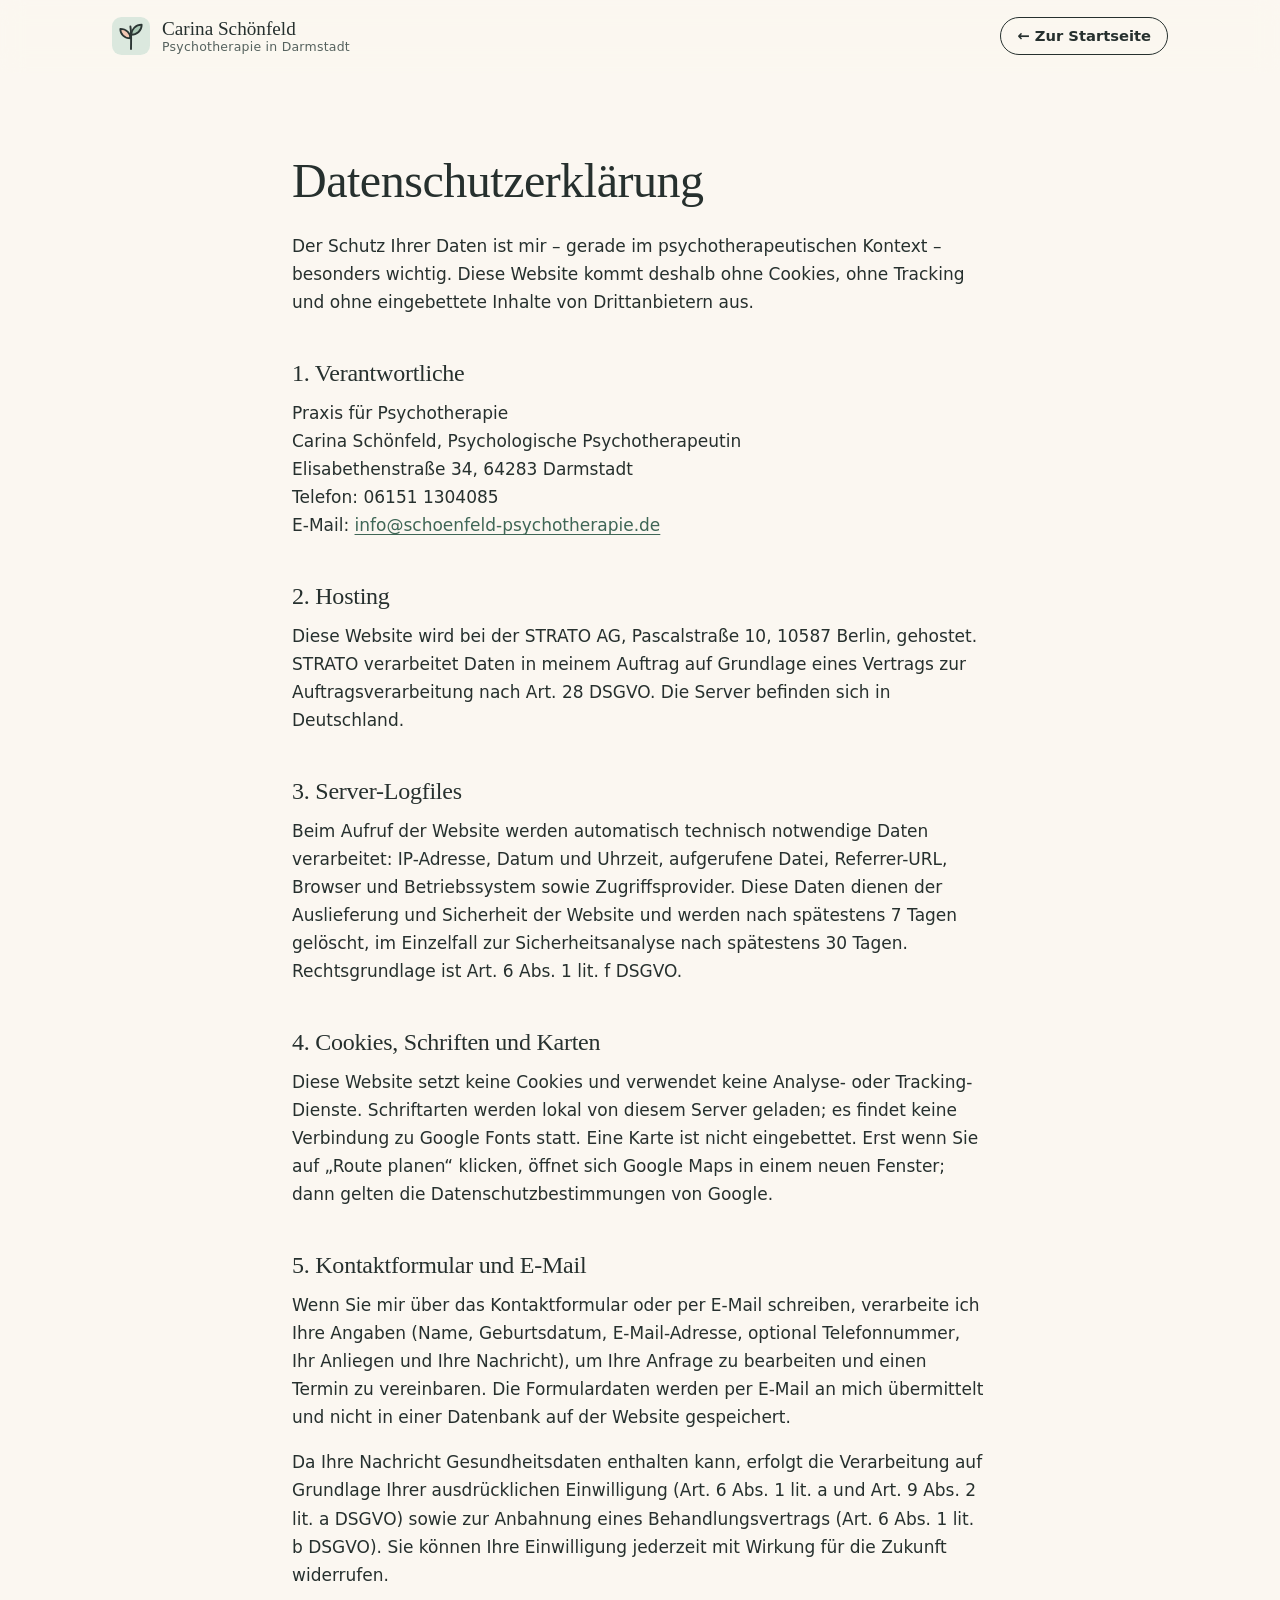
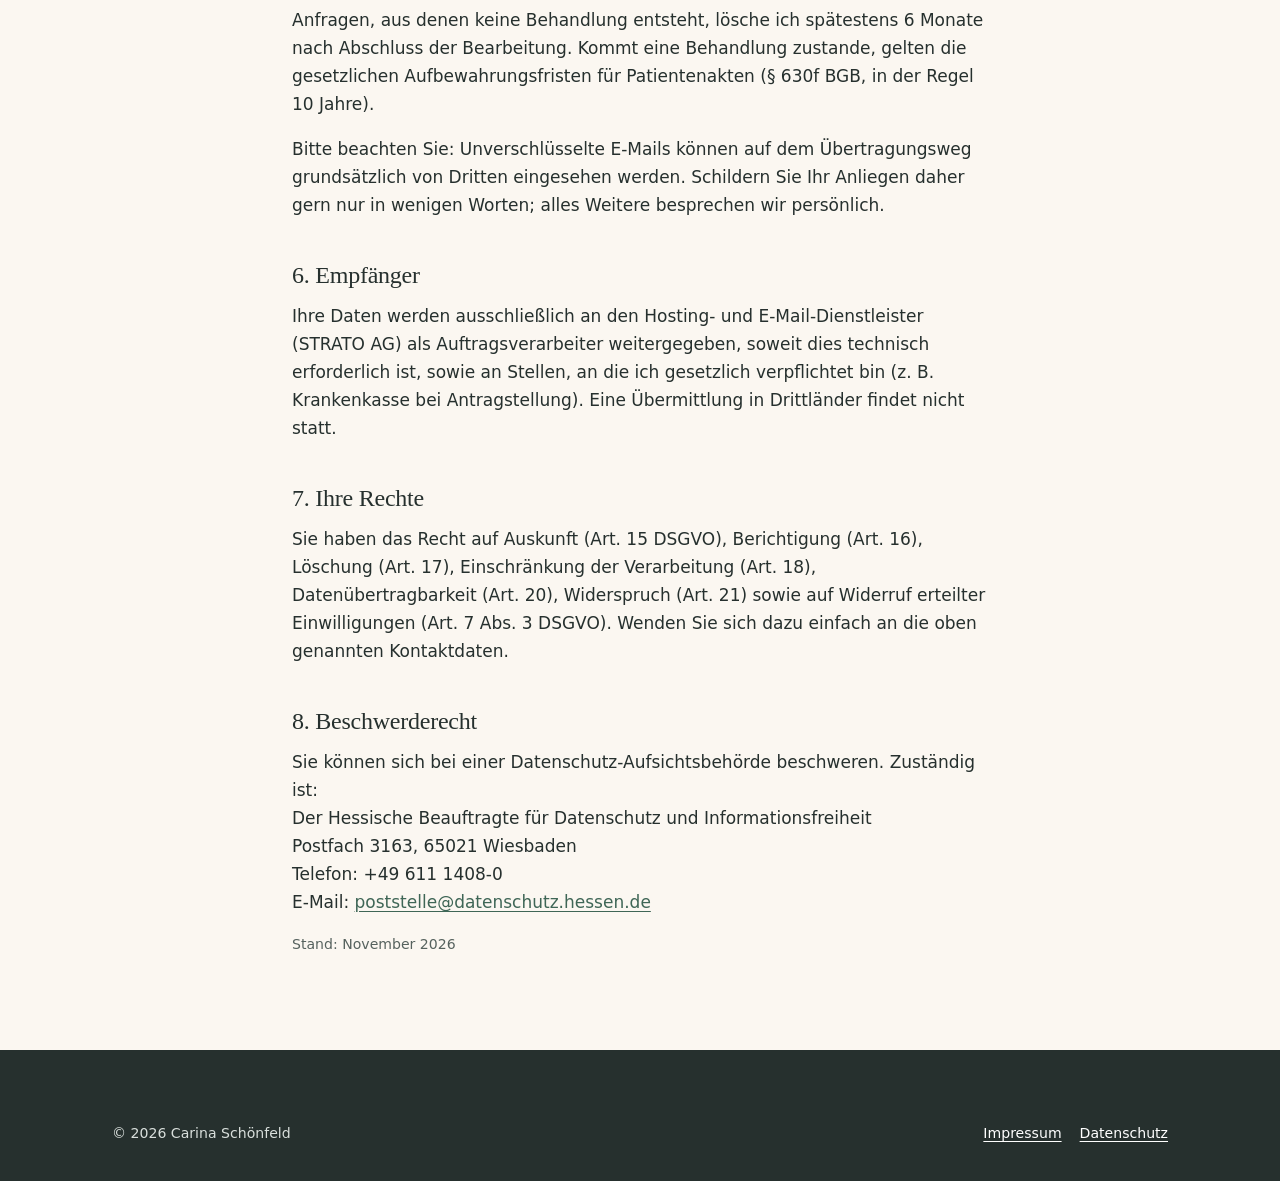
==== datenschutzerklarung/index.html @ 1b73e043 "Demo Website Ina" ====
<!doctype html>
<html lang="de">
<head>
  <meta charset="utf-8">
  <meta name="viewport" content="width=device-width, initial-scale=1">
  <title>Datenschutzerklärung – Praxis für Psychotherapie Carina Schönfeld</title>
  <meta name="description" content="Datenschutzerklärung der Praxis für Psychotherapie Carina Schönfeld in Darmstadt.">
  <meta name="robots" content="noindex, follow">
  <link rel="canonical" href="https://schoenfeld-psychotherapie.de/datenschutzerklarung/">
  <meta name="theme-color" content="#fbf7f1">
  <link rel="icon" href="../assets/illustrations/favicon.svg" type="image/svg+xml">
  <link rel="stylesheet" href="../assets/css/styles.css">
</head>
<body>
<header class="site-header">
  <div class="wrap header-inner">
    <a class="brand" href="../">
      <img src="../assets/illustrations/favicon.svg" alt="" width="38" height="38">
      <span><span class="brand-name">Carina Schönfeld</span><span class="brand-sub">Psychotherapie in Darmstadt</span></span>
    </a>
    <a class="btn btn-ghost btn-small" href="../">← Zur Startseite</a>
  </div>
</header>

<main class="wrap legal">
  <h1>Datenschutzerklärung</h1>
  <p>Der Schutz Ihrer Daten ist mir – gerade im psychotherapeutischen Kontext – besonders wichtig. Diese Website kommt deshalb ohne Cookies, ohne Tracking und ohne eingebettete Inhalte von Drittanbietern aus.</p>

  <h2>1. Verantwortliche</h2>
  <p>Praxis für Psychotherapie<br>Carina Schönfeld, Psychologische Psychotherapeutin<br>Elisabethenstraße 34, 64283 Darmstadt<br>
     Telefon: 06151 1304085<br>E-Mail: <a href="mailto:info@schoenfeld-psychotherapie.de">info@schoenfeld-psychotherapie.de</a></p>

  <h2>2. Hosting</h2>
  <p>Diese Website wird bei der STRATO AG, Pascalstraße 10, 10587 Berlin, gehostet. STRATO verarbeitet Daten in meinem Auftrag auf Grundlage eines Vertrags zur Auftragsverarbeitung nach Art. 28 DSGVO. Die Server befinden sich in Deutschland.</p>

  <h2>3. Server-Logfiles</h2>
  <p>Beim Aufruf der Website werden automatisch technisch notwendige Daten verarbeitet: IP-Adresse, Datum und Uhrzeit, aufgerufene Datei, Referrer-URL, Browser und Betriebssystem sowie Zugriffsprovider. Diese Daten dienen der Auslieferung und Sicherheit der Website und werden nach spätestens 7 Tagen gelöscht, im Einzelfall zur Sicherheitsanalyse nach spätestens 30 Tagen. Rechtsgrundlage ist Art. 6 Abs. 1 lit. f DSGVO.</p>

  <h2>4. Cookies, Schriften und Karten</h2>
  <p>Diese Website setzt keine Cookies und verwendet keine Analyse- oder Tracking-Dienste. Schriftarten werden lokal von diesem Server geladen; es findet keine Verbindung zu Google Fonts statt. Eine Karte ist nicht eingebettet. Erst wenn Sie auf „Route planen“ klicken, öffnet sich Google Maps in einem neuen Fenster; dann gelten die Datenschutzbestimmungen von Google.</p>

  <h2>5. Kontaktformular und E-Mail</h2>
  <p>Wenn Sie mir über das Kontaktformular oder per E-Mail schreiben, verarbeite ich Ihre Angaben (Name, Geburtsdatum, E-Mail-Adresse, optional Telefonnummer, Ihr Anliegen und Ihre Nachricht), um Ihre Anfrage zu bearbeiten und einen Termin zu vereinbaren. Die Formulardaten werden per E-Mail an mich übermittelt und nicht in einer Datenbank auf der Website gespeichert.</p>
  <p>Da Ihre Nachricht Gesundheitsdaten enthalten kann, erfolgt die Verarbeitung auf Grundlage Ihrer ausdrücklichen Einwilligung (Art. 6 Abs. 1 lit. a und Art. 9 Abs. 2 lit. a DSGVO) sowie zur Anbahnung eines Behandlungsvertrags (Art. 6 Abs. 1 lit. b DSGVO). Sie können Ihre Einwilligung jederzeit mit Wirkung für die Zukunft widerrufen.</p>
  <p>Anfragen, aus denen keine Behandlung entsteht, lösche ich spätestens 6 Monate nach Abschluss der Bearbeitung. Kommt eine Behandlung zustande, gelten die gesetzlichen Aufbewahrungsfristen für Patientenakten (§ 630f BGB, in der Regel 10 Jahre).</p>
  <p>Bitte beachten Sie: Unverschlüsselte E-Mails können auf dem Übertragungsweg grundsätzlich von Dritten eingesehen werden. Schildern Sie Ihr Anliegen daher gern nur in wenigen Worten; alles Weitere besprechen wir persönlich.</p>

  <h2>6. Empfänger</h2>
  <p>Ihre Daten werden ausschließlich an den Hosting- und E-Mail-Dienstleister (STRATO AG) als Auftragsverarbeiter weitergegeben, soweit dies technisch erforderlich ist, sowie an Stellen, an die ich gesetzlich verpflichtet bin (z. B. Krankenkasse bei Antragstellung). Eine Übermittlung in Drittländer findet nicht statt.</p>

  <h2>7. Ihre Rechte</h2>
  <p>Sie haben das Recht auf Auskunft (Art. 15 DSGVO), Berichtigung (Art. 16), Löschung (Art. 17), Einschränkung der Verarbeitung (Art. 18), Datenübertragbarkeit (Art. 20), Widerspruch (Art. 21) sowie auf Widerruf erteilter Einwilligungen (Art. 7 Abs. 3 DSGVO). Wenden Sie sich dazu einfach an die oben genannten Kontaktdaten.</p>

  <h2>8. Beschwerderecht</h2>
  <p>Sie können sich bei einer Datenschutz-Aufsichtsbehörde beschweren. Zuständig ist:<br>
     Der Hessische Beauftragte für Datenschutz und Informationsfreiheit<br>Postfach 3163, 65021 Wiesbaden<br>
     Telefon: +49 611 1408-0<br>E-Mail: <a href="mailto:poststelle@datenschutz.hessen.de">poststelle@datenschutz.hessen.de</a></p>

  <p class="small-note">Stand: November 2026</p>
</main>

<footer class="site-footer">
  <div class="wrap footer-bottom" style="margin-top:0;border-top:0;padding-top:0">
    <p>© 2026 Carina Schönfeld</p>
    <ul><li><a href="../impressum/">Impressum</a></li><li><a href="../datenschutzerklarung/">Datenschutz</a></li></ul>
  </div>
</footer>
</body>
</html>
---- assets/css/styles.css ----
/* ==========================================================================
   Praxis Carina Schönfeld – Stylesheet
   Farben & Abstände zentral in :root anpassen.
   ========================================================================== */

@font-face {
  font-family: "Fraunces";
  src: url("../fonts/fraunces.woff2") format("woff2");
  font-weight: 300 700;
  font-style: normal;
  font-display: swap;
}
@font-face {
  font-family: "Fraunces";
  src: url("../fonts/fraunces-italic.woff2") format("woff2");
  font-weight: 300 700;
  font-style: italic;
  font-display: swap;
}
@font-face {
  font-family: "Figtree";
  src: url("../fonts/figtree.woff2") format("woff2");
  font-weight: 300 800;
  font-style: normal;
  font-display: swap;
}

:root {
  /* Grundfarben */
  --cream: #fbf7f1;
  --paper: #ffffff;
  --ink: #26302e;
  --ink-soft: #56625e;
  --line: #e7e0d5;

  /* Pastelltöne */
  --sage: #dbe8de;
  --sage-mid: #a9c7b4;
  --peach: #f7dccd;
  --peach-mid: #f2c7b3;
  --lavender: #e4def0;
  --butter: #f4e6b8;
  --sky: #d7e7ee;

  /* Akzente (kontraststark für Text/Buttons) */
  --accent: #3f6656;
  --accent-hover: #335446;
  --accent-warm: #a4533a;

  --font-serif: "Fraunces", Georgia, "Times New Roman", serif;
  --font-sans: "Figtree", system-ui, -apple-system, "Segoe UI", Roboto, sans-serif;

  --radius: 22px;
  --radius-sm: 14px;
  --shadow: 0 1px 2px rgba(38, 48, 46, .04), 0 8px 28px -12px rgba(38, 48, 46, .14);
  --wrap: 1120px;
  --gutter: clamp(16px, 4vw, 32px);
  --section: clamp(64px, 10vw, 120px);

  interpolate-size: allow-keywords;
}

/* ---------- Reset & Basis ---------- */
*, *::before, *::after { box-sizing: border-box; }
html { -webkit-text-size-adjust: 100%; scroll-behavior: smooth; scroll-padding-top: 84px; }
@media (prefers-reduced-motion: reduce) { html { scroll-behavior: auto; } *, *::before, *::after { animation: none !important; transition: none !important; } }
body {
  margin: 0;
  background: var(--cream);
  color: var(--ink);
  font-family: var(--font-sans);
  font-size: clamp(1rem, .96rem + .2vw, 1.0625rem);
  line-height: 1.65;
  text-rendering: optimizeLegibility;
  -webkit-font-smoothing: antialiased;
  overflow-x: hidden;
}
img, svg { display: block; max-width: 100%; height: auto; }
a { color: var(--accent); text-decoration-thickness: 1px; text-underline-offset: .2em; }
a:hover { color: var(--accent-hover); }
h1, h2, h3, h4 { font-family: var(--font-serif); font-weight: 450; line-height: 1.15; letter-spacing: -.01em; margin: 0 0 .5em; color: var(--ink); }
h1 { font-size: clamp(2.3rem, 1.6rem + 3.2vw, 4rem); font-weight: 400; }
h2 { font-size: clamp(1.9rem, 1.4rem + 2vw, 2.9rem); }
h3 { font-size: clamp(1.25rem, 1.1rem + .6vw, 1.55rem); }
p { margin: 0 0 1em; }
ul, ol { margin: 0 0 1em; padding-left: 1.2em; }
strong { font-weight: 650; }
:focus-visible { outline: 3px solid var(--accent); outline-offset: 3px; border-radius: 6px; }

.wrap { width: 100%; max-width: var(--wrap); margin-inline: auto; padding-inline: var(--gutter); }
.visually-hidden { position: absolute !important; width: 1px; height: 1px; overflow: hidden; clip: rect(0 0 0 0); white-space: nowrap; }
.skip-link { position: absolute; left: 12px; top: -60px; background: var(--ink); color: #fff; padding: 10px 16px; border-radius: 10px; z-index: 100; }
.skip-link:focus { top: 12px; color: #fff; }

/* ---------- Header ---------- */
.site-header {
  position: sticky; top: 0; z-index: 50;
  background: color-mix(in srgb, var(--cream) 88%, transparent);
  backdrop-filter: saturate(1.4) blur(12px);
  -webkit-backdrop-filter: saturate(1.4) blur(12px);
  border-bottom: 1px solid transparent;
  transition: border-color .3s;
}
.site-header.is-scrolled { border-bottom-color: var(--line); }
.header-inner { display: flex; align-items: center; justify-content: space-between; gap: 16px; min-height: 72px; }
.brand { display: flex; align-items: center; gap: 12px; text-decoration: none; color: var(--ink); line-height: 1.2; }
.brand img { width: 38px; height: 38px; }
.brand-name { font-family: var(--font-serif); font-size: 1.2rem; font-weight: 500; display: block; }
.brand-sub { font-size: .78rem; color: var(--ink-soft); letter-spacing: .02em; display: block; }

.nav { display: flex; align-items: center; gap: 6px; }
.nav ul { list-style: none; display: flex; gap: 2px; margin: 0; padding: 0; }
.nav a { display: block; padding: 8px 12px; border-radius: 999px; color: var(--ink); text-decoration: none; font-size: .95rem; font-weight: 500; }
.nav a:hover { background: var(--sage); color: var(--ink); }
.nav a.is-active { background: var(--sage); }
.nav .nav-emergency { color: var(--accent-warm); }
.nav a.btn-primary, .nav a.btn-primary:hover { color: #fff; background: var(--accent); }
.nav a.btn-primary:hover { background: var(--accent-hover); }
.nav-toggle { display: none; }

@media (max-width: 980px) {
  .nav-toggle {
    display: inline-flex; align-items: center; gap: 8px;
    border: 1px solid var(--line); background: var(--paper); color: var(--ink);
    padding: 9px 14px; border-radius: 999px; font: inherit; font-weight: 600; cursor: pointer;
  }
  .nav-toggle svg { width: 20px; height: 20px; }
  .nav {
    position: fixed; inset: 72px 0 auto 0; flex-direction: column; align-items: stretch;
    background: var(--cream); padding: 12px var(--gutter) 24px; border-bottom: 1px solid var(--line);
    box-shadow: 0 20px 40px -20px rgba(38,48,46,.25);
    transform: translateY(-8px); opacity: 0; visibility: hidden; transition: .25s;
  }
  .nav.is-open { transform: none; opacity: 1; visibility: visible; }
  .nav ul { flex-direction: column; }
  .nav a { padding: 12px 14px; font-size: 1.05rem; }
  .nav .btn { margin-top: 8px; justify-content: center; }
}

/* ---------- Buttons ---------- */
.btn {
  display: inline-flex; align-items: center; gap: 10px;
  padding: 13px 22px; border-radius: 999px; border: 1.5px solid transparent;
  font: inherit; font-weight: 600; font-size: 1rem; line-height: 1.2; text-decoration: none; cursor: pointer;
  transition: background .2s, transform .2s, border-color .2s, color .2s;
}
.btn svg { width: 18px; height: 18px; flex: none; }
.btn-primary { background: var(--accent); color: #fff; }
.btn-primary:hover { background: var(--accent-hover); color: #fff; transform: translateY(-1px); }
.btn-ghost { border-color: var(--ink); color: var(--ink); background: transparent; }
.btn-ghost:hover { background: var(--ink); color: var(--cream); }
.btn-small { padding: 9px 16px; font-size: .92rem; }

/* ---------- Hero ---------- */
.hero { position: relative; padding: clamp(32px, 6vw, 72px) 0 clamp(56px, 8vw, 100px); }
.hero-grid { display: grid; grid-template-columns: 1.1fr .9fr; gap: clamp(32px, 6vw, 80px); align-items: center; }
.eyebrow {
  display: inline-flex; align-items: center; gap: 8px;
  font-size: .82rem; font-weight: 700; letter-spacing: .12em; text-transform: uppercase; color: var(--accent);
  margin: 0 0 18px;
}
.eyebrow::before { content: ""; flex: none; width: 22px; height: 2px; background: currentColor; border-radius: 2px; }
.hero h1 { margin-bottom: .35em; }
.hero h1 .scribble {
  position: relative; white-space: nowrap; font-style: italic;
  background: url("data:image/svg+xml,%3Csvg xmlns='http://www.w3.org/2000/svg' viewBox='0 0 200 14' preserveAspectRatio='none'%3E%3Cpath d='M3 9C40 3 90 2 140 6c20 1 40 3 56-1' fill='none' stroke='%23e9a98d' stroke-width='3.2' stroke-linecap='round'/%3E%3C/svg%3E") no-repeat 0 100% / 100% .32em;
  padding-bottom: .08em;
}
.hero-sub { font-family: var(--font-serif); font-size: clamp(1.1rem, 1rem + .4vw, 1.3rem); color: var(--ink-soft); font-weight: 400; margin-bottom: 1.2em; }
.hero-lead { max-width: 36em; }
.hero-actions { display: flex; flex-wrap: wrap; gap: 12px; margin: 28px 0 30px; }
.facts { list-style: none; padding: 0; margin: 0; display: grid; gap: 10px; }
.facts li { display: flex; align-items: flex-start; gap: 10px; font-size: .97rem; }
.facts svg { width: 22px; height: 22px; flex: none; margin-top: 1px; }

.hero-media { position: relative; max-width: 460px; justify-self: center; width: 100%; }
.hero-media::before {
  content: ""; position: absolute; inset: 6% -6% -4% 8%;
  background: var(--peach); border-radius: 58% 42% 50% 50% / 46% 52% 48% 54%; z-index: -1;
}
.hero-media::after {
  content: ""; position: absolute; width: 38%; aspect-ratio: 1; left: -8%; bottom: 6%;
  background: var(--sage); border-radius: 50% 50% 46% 54% / 56% 44% 56% 44%; z-index: -2;
}
.hero-photo { border-radius: 48% 52% 44% 56% / 40% 42% 58% 60%; overflow: hidden; aspect-ratio: 860 / 967; background: var(--sage); }
.hero-photo img { width: 100%; height: 100%; object-fit: cover; }
.hero-caption {
  position: absolute; left: -2%; bottom: -14px; background: var(--paper); border-radius: 16px;
  padding: 10px 16px; box-shadow: var(--shadow); font-size: .9rem; line-height: 1.35; max-width: 72%;
}
.hero-caption strong { font-family: var(--font-serif); font-weight: 500; font-size: 1.05rem; display: block; }

@media (max-width: 860px) {
  .hero-grid { grid-template-columns: 1fr; }
  .hero-media { order: -1; max-width: 340px; margin-bottom: 8px; }
}

/* ---------- Sections ---------- */
.section { padding: var(--section) 0; position: relative; }
.section--sage { background: var(--sage); }
.section--peach { background: #fbebe1; }
.section--lavender { background: #efeaf6; }
.section--white { background: var(--paper); }
.section-head { max-width: 680px; margin-bottom: clamp(32px, 5vw, 56px); }
.section-head.center { text-align: center; margin-inline: auto; }
.section-head.center .eyebrow { justify-content: center; }
.lead { font-size: 1.12em; color: var(--ink-soft); }

/* weicher, gezeichneter Übergang zwischen Abschnitten */
.wave { display: block; width: 100%; height: clamp(24px, 4vw, 48px); margin-bottom: -1px; }
.wave + .section { padding-top: calc(var(--section) - 20px); }

.split { display: grid; grid-template-columns: 1fr 1fr; gap: clamp(32px, 6vw, 80px); align-items: center; }
.split--top { align-items: start; }
@media (max-width: 860px) { .split { grid-template-columns: 1fr; } }

.illu { width: 100%; max-width: 440px; margin-inline: auto; }

/* ---------- Karten ---------- */
.card { background: var(--paper); border-radius: var(--radius); padding: clamp(22px, 3vw, 32px); box-shadow: var(--shadow); }
.card h3 { margin-bottom: .4em; }

.glance { list-style: none; padding: 0; margin: 0; display: grid; gap: 14px; }
.glance li { display: grid; grid-template-columns: 40px 1fr; gap: 12px; align-items: start; }
.glance .dot { width: 40px; height: 40px; border-radius: 50% 46% 52% 48%; display: grid; place-items: center; }
.glance .dot svg { width: 22px; height: 22px; }
.glance small { display: block; color: var(--ink-soft); font-size: .88rem; }

.about-portrait { display: flex; align-items: center; gap: 16px; margin: 28px 0 0; }
.about-portrait img { width: 76px; height: 76px; border-radius: 50%; object-fit: cover; }
.about-portrait p { margin: 0; font-family: var(--font-serif); font-style: italic; font-size: 1.15rem; line-height: 1.4; }

/* ---------- Akkordeons (details/summary) ---------- */
.accordion { display: grid; gap: 12px; margin-top: 28px; }
.acc { background: var(--paper); border-radius: var(--radius-sm); border: 1px solid var(--line); }
.section--white .acc { background: var(--cream); }
.acc > summary {
  list-style: none; cursor: pointer; display: flex; justify-content: space-between; align-items: center; gap: 16px;
  padding: 18px 22px; font-weight: 600; font-size: 1.02rem;
}
.acc > summary::-webkit-details-marker { display: none; }
.acc > summary h3, .acc > summary h4 { font-family: var(--font-sans); font-size: inherit; font-weight: 600; margin: 0; letter-spacing: 0; line-height: 1.4; }
.acc > summary::after {
  content: ""; flex: none; width: 30px; height: 30px; border-radius: 50%; background: var(--sage) center / 14px no-repeat
    url("data:image/svg+xml,%3Csvg xmlns='http://www.w3.org/2000/svg' viewBox='0 0 14 14'%3E%3Cpath d='M7 2v10M2 7h10' stroke='%2326302e' stroke-width='1.8' stroke-linecap='round' fill='none'/%3E%3C/svg%3E");
  transition: transform .3s, background-color .3s;
}
.acc[open] > summary::after { transform: rotate(45deg); background-color: var(--peach); }
.acc > summary:hover::after { background-color: var(--peach); }
.acc-body { padding: 0 22px 20px; color: var(--ink); }
.acc-body > :last-child { margin-bottom: 0; }
.acc::details-content { block-size: 0; overflow: clip; transition: block-size .35s ease, content-visibility .35s allow-discrete; }
.acc[open]::details-content { block-size: auto; }

/* Zeitleiste Werdegang */
.timeline { list-style: none; padding: 0; margin: 0; border-left: 2px dashed var(--sage-mid); }
.timeline li { position: relative; padding: 0 0 14px 22px; }
.timeline li::before { content: ""; position: absolute; left: -7px; top: 8px; width: 12px; height: 12px; border-radius: 50%; background: var(--peach-mid); border: 2px solid var(--paper); }
.timeline time, .timeline .year { display: block; font-weight: 700; font-size: .85rem; color: var(--accent); letter-spacing: .03em; }

/* ---------- Schwerpunkte ---------- */
.chips { list-style: none; padding: 0; margin: 0; display: grid; grid-template-columns: repeat(auto-fill, minmax(220px, 1fr)); gap: 12px; }
.chips li { padding: 16px 18px; border-radius: 16px; font-weight: 550; line-height: 1.35; display: flex; align-items: center; gap: 12px; background: var(--paper); }
.chips li::before { content: ""; width: 12px; height: 12px; flex: none; border-radius: 50% 40% 55% 45%; background: var(--c, var(--sage-mid)); }
.chips li:nth-child(4n+1) { --c: #9fc3ad; }
.chips li:nth-child(4n+2) { --c: #eeb49b; }
.chips li:nth-child(4n+3) { --c: #bfb2dc; }
.chips li:nth-child(4n+4) { --c: #e8cf7e; }
.note { display: flex; gap: 12px; align-items: flex-start; background: var(--butter); border-radius: 14px; padding: 14px 18px; margin-top: 18px; font-size: .95rem; }
.note svg { width: 22px; height: 22px; flex: none; margin-top: 2px; }

.group-card { display: grid; grid-template-columns: 1fr 1.2fr; gap: clamp(24px, 4vw, 48px); align-items: center; background: var(--lavender); border-radius: calc(var(--radius) + 8px); padding: clamp(24px, 4vw, 48px); margin-top: clamp(48px, 7vw, 80px); }
.group-card .meta { display: flex; flex-wrap: wrap; gap: 8px; margin: 0 0 16px; padding: 0; list-style: none; }
.group-card .meta li { background: var(--paper); padding: 6px 14px; border-radius: 999px; font-size: .9rem; font-weight: 600; }
.group-card .acc { background: color-mix(in srgb, var(--paper) 70%, transparent); border-color: transparent; }
@media (max-width: 760px) { .group-card { grid-template-columns: 1fr; } .group-card img { max-width: 280px; margin-inline: auto; } }

/* ---------- Ablauf ---------- */
.steps { list-style: none; padding: 0; margin: 0; display: grid; grid-template-columns: repeat(4, 1fr); gap: 20px; counter-reset: step; position: relative; }
.steps::before {
  content: ""; position: absolute; left: 8%; right: 8%; top: 46px; height: 14px; z-index: 0;
  background: url("data:image/svg+xml,%3Csvg xmlns='http://www.w3.org/2000/svg' viewBox='0 0 400 14' preserveAspectRatio='none'%3E%3Cpath d='M2 8C60 2 120 12 200 7s140-5 196 0' fill='none' stroke='%23a9c7b4' stroke-width='2' stroke-dasharray='2 7' stroke-linecap='round'/%3E%3C/svg%3E") no-repeat center / 100% 100%;
}
.step { position: relative; z-index: 1; text-align: center; }
.step-icon { width: 92px; height: 92px; margin: 0 auto 14px; background: var(--paper); border-radius: 50% 46% 52% 48% / 48% 52% 46% 54%; display: grid; place-items: center; box-shadow: var(--shadow); }
.step-icon svg { width: 56px; height: 56px; }
.step .step-hours { display: inline-block; background: var(--paper); border-radius: 999px; padding: 3px 12px; font-size: .82rem; font-weight: 700; color: var(--accent); margin-bottom: 8px; }
.step h3 { font-size: 1.3rem; margin-bottom: .3em; }
.step p { font-size: .95rem; color: var(--ink-soft); margin: 0; }
@media (max-width: 860px) {
  .steps { grid-template-columns: 1fr; gap: 0; }
  .steps::before { display: none; }
  .step { display: grid; grid-template-columns: 72px 1fr; gap: 16px; text-align: left; padding-bottom: 24px; position: relative; }
  .step:not(:last-child)::after { content: ""; position: absolute; left: 35px; top: 76px; bottom: 6px; border-left: 2px dashed var(--sage-mid); }
  .step-icon { width: 72px; height: 72px; margin: 0; }
  .step-icon svg { width: 44px; height: 44px; }
}
.callout { display: flex; flex-wrap: wrap; align-items: center; justify-content: space-between; gap: 16px; margin-top: clamp(36px, 5vw, 56px); background: var(--paper); border-radius: var(--radius); padding: 20px 26px; }
.callout p { margin: 0; font-weight: 550; }

/* ---------- Kosten ---------- */
.cost-grid { display: grid; grid-template-columns: repeat(3, 1fr); gap: 18px; }
.cost-grid .card { display: flex; flex-direction: column; gap: 6px; }
.cost-grid .card svg { width: 54px; height: 54px; margin-bottom: 8px; }
.cost-grid p { margin: 0; color: var(--ink-soft); }
@media (max-width: 860px) { .cost-grid { grid-template-columns: 1fr; } }
.price { font-family: var(--font-serif); font-size: 1.4rem; }

/* ---------- Downloads ---------- */
.downloads { list-style: none; padding: 0; margin: 0; display: grid; gap: 10px; }
.downloads a {
  display: grid; grid-template-columns: 44px 1fr auto; gap: 14px; align-items: center;
  padding: 14px 18px; background: var(--paper); border-radius: 16px; border: 1px solid var(--line);
  text-decoration: none; color: var(--ink); transition: border-color .2s, transform .2s;
}
.downloads a:hover { border-color: var(--sage-mid); transform: translateX(3px); color: var(--ink); }
.downloads .file-ico { width: 44px; height: 44px; border-radius: 12px; display: grid; place-items: center; background: var(--peach); }
.downloads .file-ico svg { width: 24px; height: 24px; }
.downloads span small { display: block; color: var(--ink-soft); font-size: .85rem; }
.downloads .dl { font-size: .85rem; font-weight: 700; color: var(--accent); }
.downloads-group-title { font-family: var(--font-sans); font-size: .82rem; letter-spacing: .1em; text-transform: uppercase; color: var(--ink-soft); font-weight: 700; margin: 24px 0 10px; }

/* ---------- FAQ ---------- */
.faq { max-width: 820px; margin-inline: auto; }

/* ---------- Kontakt ---------- */
.contact-grid { display: grid; grid-template-columns: 1.15fr .85fr; gap: clamp(24px, 4vw, 48px); align-items: start; }
@media (max-width: 920px) { .contact-grid { grid-template-columns: 1fr; } }
.form { display: grid; gap: 16px; }
.form-row { display: grid; grid-template-columns: 1fr 1fr; gap: 16px; }
@media (max-width: 560px) { .form-row { grid-template-columns: 1fr; } }
.field label { display: block; font-weight: 600; font-size: .92rem; margin-bottom: 6px; }
.field .opt { font-weight: 400; color: var(--ink-soft); }
.field input, .field select, .field textarea {
  width: 100%; font: inherit; color: var(--ink); background: var(--cream);
  border: 1.5px solid var(--line); border-radius: 12px; padding: 12px 14px; transition: border-color .2s, background .2s;
}
.field textarea { min-height: 130px; resize: vertical; }
.field input:focus, .field select:focus, .field textarea:focus { outline: none; border-color: var(--accent); background: var(--paper); }
.field .hint { font-size: .84rem; color: var(--ink-soft); margin: 6px 0 0; }
.check { display: grid; grid-template-columns: 22px 1fr; gap: 10px; font-size: .9rem; color: var(--ink-soft); align-items: start; }
.check input { width: 20px; height: 20px; margin: 2px 0 0; accent-color: var(--accent); }
.hp { position: absolute; left: -9999px; }
.form-status { display: none; padding: 14px 18px; border-radius: 12px; font-weight: 550; }
.form-status.is-ok { display: block; background: var(--sage); }
.form-status.is-error { display: block; background: var(--peach); }

.info-stack { display: grid; gap: 16px; }
.info-card { background: var(--paper); border-radius: var(--radius); padding: 22px 24px; box-shadow: var(--shadow); }
.info-card h3 { font-family: var(--font-sans); font-size: .8rem; letter-spacing: .12em; text-transform: uppercase; color: var(--ink-soft); font-weight: 700; margin-bottom: 10px; }
.info-card .big { font-family: var(--font-serif); font-size: 1.45rem; text-decoration: none; color: var(--ink); display: inline-block; line-height: 1.3; }
.info-card .big:hover { color: var(--accent); }
.info-card p { margin: 0; }
.info-card address { font-style: normal; margin-bottom: 12px; }
.hours { width: 100%; border-collapse: collapse; }
.hours th, .hours td { text-align: left; padding: 6px 0; border-bottom: 1px dashed var(--line); font-weight: 400; }
.hours td { text-align: right; font-variant-numeric: tabular-nums; }
.hours tr:last-child th, .hours tr:last-child td { border-bottom: 0; }
.small-note { font-size: .88rem; color: var(--ink-soft); margin-top: 10px !important; }

/* ---------- Notfall ---------- */
.emergency { display: grid; grid-template-columns: 160px 1fr; gap: clamp(20px, 4vw, 44px); align-items: start; background: var(--paper); border: 2px solid var(--peach-mid); border-radius: calc(var(--radius) + 8px); padding: clamp(24px, 4vw, 44px); }
.emergency img { width: 160px; }
.emergency h2 { font-size: clamp(1.7rem, 1.3rem + 1.4vw, 2.4rem); }
.hotlines { display: grid; grid-template-columns: repeat(2, minmax(0, 1fr)); gap: 12px; margin: 20px 0 8px; }
.hotline { display: flex; align-items: center; gap: 14px; background: #fbebe1; border-radius: 16px; padding: 14px 18px; text-decoration: none; color: var(--ink); }
.hotline:hover { color: var(--ink); background: var(--peach); }
.hotline b { font-family: var(--font-serif); font-size: 1.8rem; font-weight: 500; line-height: 1; }
.hotline span { font-size: .9rem; line-height: 1.35; }
@media (max-width: 720px) { .emergency { grid-template-columns: 1fr; } .emergency img { width: 110px; } .hotlines { grid-template-columns: 1fr; } }

/* ---------- Footer ---------- */
.site-footer { background: var(--ink); color: #d9dfdc; padding: clamp(48px, 7vw, 72px) 0 28px; font-size: .95rem; }
.site-footer a { color: #fff; }
.footer-grid { display: grid; grid-template-columns: 1.4fr 1fr 1fr; gap: 32px; }
@media (max-width: 760px) { .footer-grid { grid-template-columns: 1fr; } }
.site-footer h2 { color: #fff; font-size: 1.4rem; margin-bottom: .4em; }
.site-footer h3 { color: #fff; font-family: var(--font-sans); font-size: .8rem; letter-spacing: .12em; text-transform: uppercase; font-weight: 700; }
.site-footer ul { list-style: none; padding: 0; margin: 0; display: grid; gap: 6px; }
.site-footer p { margin: 0 0 .5em; }
.footer-bottom { margin-top: 40px; padding-top: 20px; border-top: 1px solid rgba(255,255,255,.14); display: flex; flex-wrap: wrap; justify-content: space-between; gap: 12px; font-size: .88rem; }
.footer-bottom ul { display: flex; gap: 18px; }

/* ---------- Rechtstexte (Impressum/Datenschutz) ---------- */
.legal { max-width: 760px; padding-block: clamp(40px, 7vw, 80px); }
.legal h1 { font-size: clamp(2rem, 1.5rem + 2vw, 3rem); }
.legal h2 { font-size: 1.5rem; margin-top: 1.8em; }
.legal h3 { font-size: 1.15rem; margin-top: 1.4em; }

/* ---------- dezente Einblendung (nur mit JS) ---------- */
.js .reveal { opacity: 0; transform: translateY(16px); transition: opacity .7s ease, transform .7s ease; }
.js .reveal.is-visible { opacity: 1; transform: none; }

@media (max-width: 860px) { .hide-mobile { display: none !important; } }
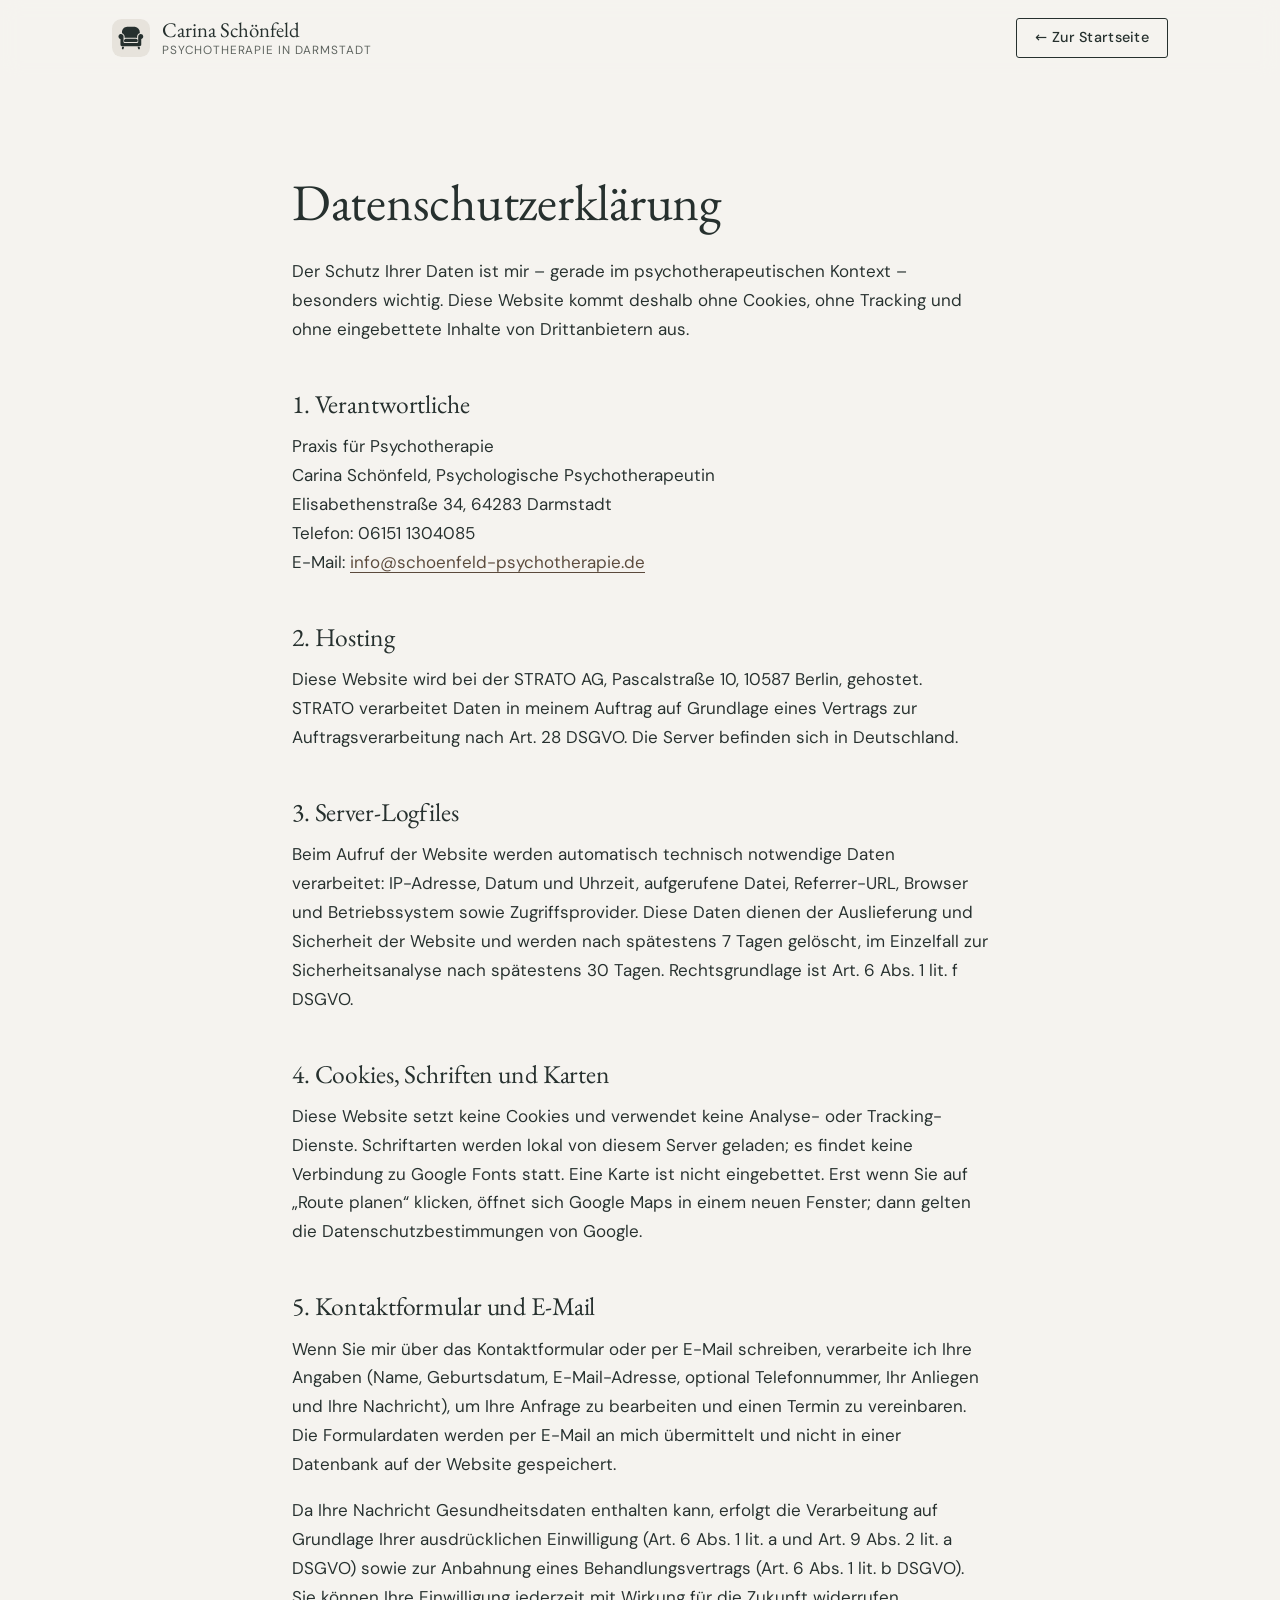
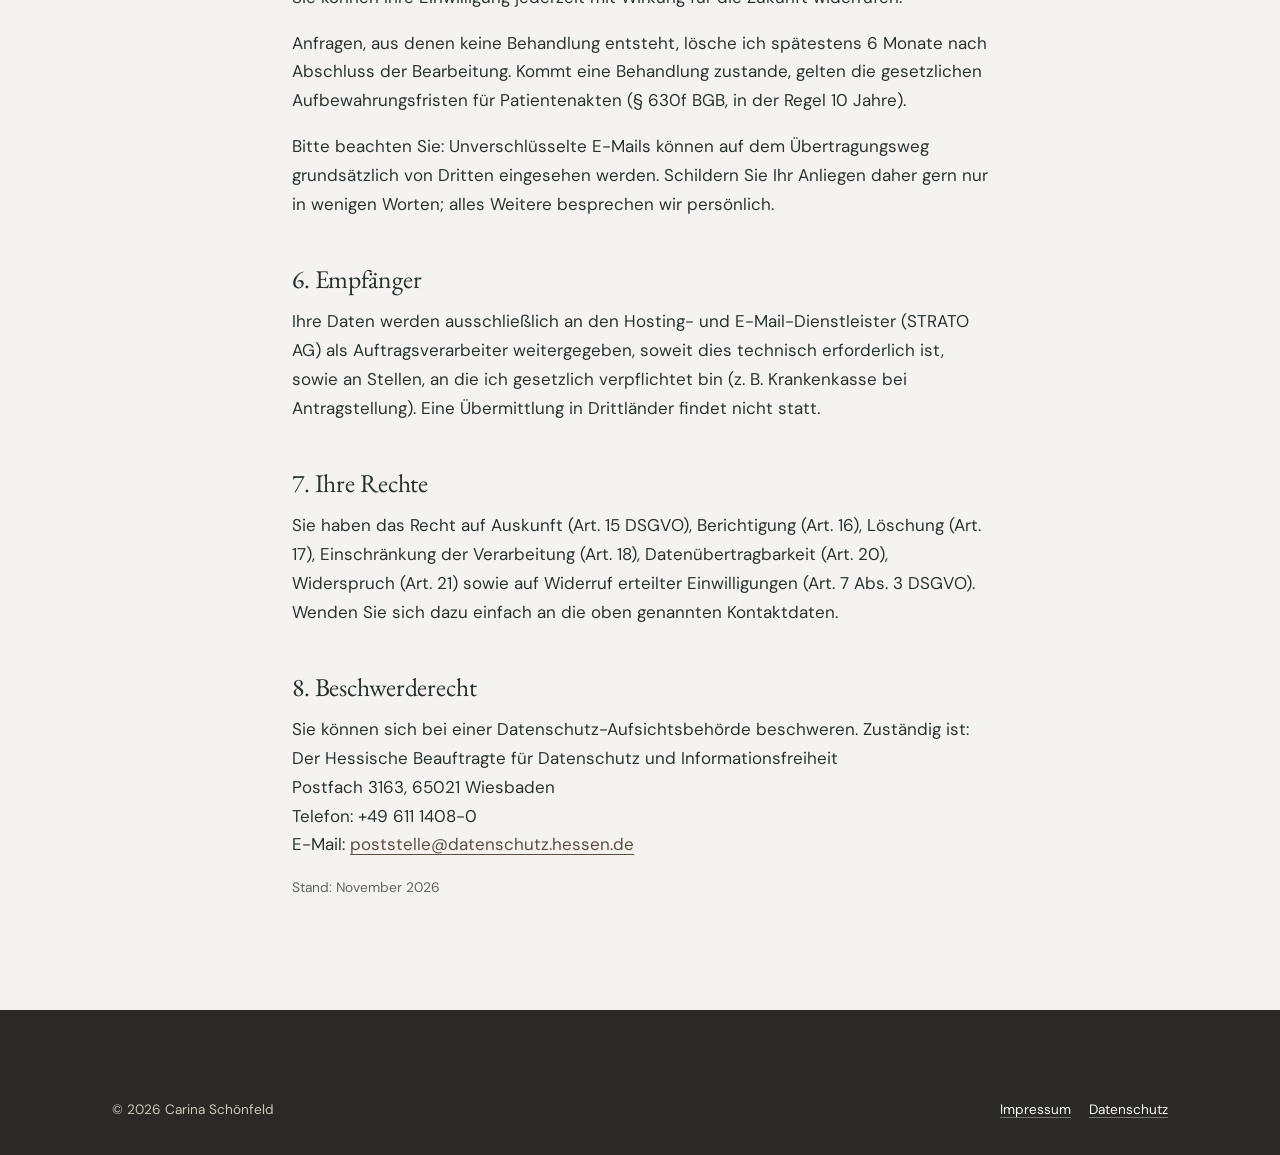
==== commit e374a9a4: "Redesign: ruhiger, minimalistischer Stil in Naturtönen - Farben: Steinweiß, Stein, Walnuss/Eiche, Mo" ====
--- a/datenschutzerklarung/index.html
+++ b/datenschutzerklarung/index.html
@@ -7,7 +7,7 @@
   <meta name="description" content="Datenschutzerklärung der Praxis für Psychotherapie Carina Schönfeld in Darmstadt.">
   <meta name="robots" content="noindex, follow">
   <link rel="canonical" href="https://schoenfeld-psychotherapie.de/datenschutzerklarung/">
-  <meta name="theme-color" content="#fbf7f1">
+  <meta name="theme-color" content="#f5f3ef">
   <link rel="icon" href="../assets/illustrations/favicon.svg" type="image/svg+xml">
   <link rel="stylesheet" href="../assets/css/styles.css">
 </head>
--- a/assets/css/styles.css
+++ b/assets/css/styles.css
@@ -1,61 +1,54 @@
 /* ==========================================================================
    Praxis Carina Schönfeld – Stylesheet
+   Stil: clean, ruhig, minimalistisch – Naturtöne (Stein, Holz, Moos).
    Farben & Abstände zentral in :root anpassen.
    ========================================================================== */
 
 @font-face {
-  font-family: "Fraunces";
-  src: url("../fonts/fraunces.woff2") format("woff2");
-  font-weight: 300 700;
+  font-family: "EB Garamond";
+  src: url("../fonts/eb-garamond.woff2") format("woff2");
+  font-weight: 400 800;
   font-style: normal;
   font-display: swap;
 }
 @font-face {
-  font-family: "Fraunces";
-  src: url("../fonts/fraunces-italic.woff2") format("woff2");
-  font-weight: 300 700;
-  font-style: italic;
-  font-display: swap;
-}
-@font-face {
-  font-family: "Figtree";
-  src: url("../fonts/figtree.woff2") format("woff2");
-  font-weight: 300 800;
+  font-family: "DM Sans";
+  src: url("../fonts/dm-sans.woff2") format("woff2");
+  font-weight: 100 1000;
   font-style: normal;
   font-display: swap;
 }
 
 :root {
-  /* Grundfarben */
-  --cream: #fbf7f1;
-  --paper: #ffffff;
+  /* Grundfarben – Stein */
+  --bg: #f5f3ef;          /* Steinweiß, Seitenhintergrund */
+  --surface: #fbfaf8;     /* Karten, Formularfelder */
+  --stone: #ebe7e0;       /* Abschnittsflächen */
+  --stone-2: #dedad2;     /* Icons-Flächen, Hover */
+  --line: #d9d3c9;        /* Haarlinien */
+
+  /* Holz & Natur */
+  --sand: #c9bba7;        /* helles Holz, Linien-Akzente */
+  --wood: #8b6d52;        /* Eiche – Eyebrows, Details */
+  --moss: #8a8b73;        /* gedecktes Moos */
+
+  /* Text */
   --ink: #26302e;
-  --ink-soft: #56625e;
-  --line: #e7e0d5;
-
-  /* Pastelltöne */
-  --sage: #dbe8de;
-  --sage-mid: #a9c7b4;
-  --peach: #f7dccd;
-  --peach-mid: #f2c7b3;
-  --lavender: #e4def0;
-  --butter: #f4e6b8;
-  --sky: #d7e7ee;
+  --ink-soft: #5d625e;
 
   /* Akzente (kontraststark für Text/Buttons) */
-  --accent: #3f6656;
-  --accent-hover: #335446;
-  --accent-warm: #a4533a;
-
-  --font-serif: "Fraunces", Georgia, "Times New Roman", serif;
-  --font-sans: "Figtree", system-ui, -apple-system, "Segoe UI", Roboto, sans-serif;
-
-  --radius: 22px;
-  --radius-sm: 14px;
-  --shadow: 0 1px 2px rgba(38, 48, 46, .04), 0 8px 28px -12px rgba(38, 48, 46, .14);
+  --accent: #5b4a3c;      /* Walnuss – Buttons, Links */
+  --accent-hover: #46392e;
+  --alert: #8a4b38;       /* gedämpftes Rostrot – nur Notfall */
+
+  --font-serif: "EB Garamond", Garamond, Georgia, "Times New Roman", serif;
+  --font-sans: "DM Sans", system-ui, -apple-system, "Segoe UI", Roboto, sans-serif;
+
+  --radius: 6px;
+  --radius-btn: 3px;
   --wrap: 1120px;
   --gutter: clamp(16px, 4vw, 32px);
-  --section: clamp(64px, 10vw, 120px);
+  --section: clamp(72px, 11vw, 136px);
 
   interpolate-size: allow-keywords;
 }
@@ -66,329 +59,306 @@
 @media (prefers-reduced-motion: reduce) { html { scroll-behavior: auto; } *, *::before, *::after { animation: none !important; transition: none !important; } }
 body {
   margin: 0;
-  background: var(--cream);
+  background: var(--bg);
   color: var(--ink);
   font-family: var(--font-sans);
-  font-size: clamp(1rem, .96rem + .2vw, 1.0625rem);
-  line-height: 1.65;
+  font-size: clamp(1rem, .97rem + .15vw, 1.0625rem);
+  font-weight: 380;
+  line-height: 1.7;
   text-rendering: optimizeLegibility;
   -webkit-font-smoothing: antialiased;
   overflow-x: hidden;
 }
 img, svg { display: block; max-width: 100%; height: auto; }
-a { color: var(--accent); text-decoration-thickness: 1px; text-underline-offset: .2em; }
+a { color: var(--accent); text-decoration-thickness: 1px; text-underline-offset: .22em; }
 a:hover { color: var(--accent-hover); }
-h1, h2, h3, h4 { font-family: var(--font-serif); font-weight: 450; line-height: 1.15; letter-spacing: -.01em; margin: 0 0 .5em; color: var(--ink); }
-h1 { font-size: clamp(2.3rem, 1.6rem + 3.2vw, 4rem); font-weight: 400; }
-h2 { font-size: clamp(1.9rem, 1.4rem + 2vw, 2.9rem); }
-h3 { font-size: clamp(1.25rem, 1.1rem + .6vw, 1.55rem); }
+h1, h2, h3, h4 { font-family: var(--font-serif); font-weight: 400; line-height: 1.15; letter-spacing: -.005em; margin: 0 0 .5em; color: var(--ink); }
+h1 { font-size: clamp(2.5rem, 1.8rem + 3.2vw, 4.3rem); }
+h2 { font-size: clamp(2rem, 1.5rem + 2vw, 3rem); }
+h3 { font-size: clamp(1.3rem, 1.15rem + .6vw, 1.6rem); }
 p { margin: 0 0 1em; }
 ul, ol { margin: 0 0 1em; padding-left: 1.2em; }
-strong { font-weight: 650; }
-:focus-visible { outline: 3px solid var(--accent); outline-offset: 3px; border-radius: 6px; }
+strong { font-weight: 600; }
+:focus-visible { outline: 2px solid var(--accent); outline-offset: 3px; border-radius: 2px; }
 
 .wrap { width: 100%; max-width: var(--wrap); margin-inline: auto; padding-inline: var(--gutter); }
 .visually-hidden { position: absolute !important; width: 1px; height: 1px; overflow: hidden; clip: rect(0 0 0 0); white-space: nowrap; }
-.skip-link { position: absolute; left: 12px; top: -60px; background: var(--ink); color: #fff; padding: 10px 16px; border-radius: 10px; z-index: 100; }
+.skip-link { position: absolute; left: 12px; top: -60px; background: var(--ink); color: #fff; padding: 10px 16px; border-radius: var(--radius-btn); z-index: 100; }
 .skip-link:focus { top: 12px; color: #fff; }
 
 /* ---------- Header ---------- */
 .site-header {
   position: sticky; top: 0; z-index: 50;
-  background: color-mix(in srgb, var(--cream) 88%, transparent);
-  backdrop-filter: saturate(1.4) blur(12px);
-  -webkit-backdrop-filter: saturate(1.4) blur(12px);
+  background: color-mix(in srgb, var(--bg) 92%, transparent);
+  backdrop-filter: blur(10px);
+  -webkit-backdrop-filter: blur(10px);
   border-bottom: 1px solid transparent;
   transition: border-color .3s;
 }
 .site-header.is-scrolled { border-bottom-color: var(--line); }
-.header-inner { display: flex; align-items: center; justify-content: space-between; gap: 16px; min-height: 72px; }
+.header-inner { display: flex; align-items: center; justify-content: space-between; gap: 16px; min-height: 76px; }
 .brand { display: flex; align-items: center; gap: 12px; text-decoration: none; color: var(--ink); line-height: 1.2; }
 .brand img { width: 38px; height: 38px; }
-.brand-name { font-family: var(--font-serif); font-size: 1.2rem; font-weight: 500; display: block; }
-.brand-sub { font-size: .78rem; color: var(--ink-soft); letter-spacing: .02em; display: block; }
-
-.nav { display: flex; align-items: center; gap: 6px; }
-.nav ul { list-style: none; display: flex; gap: 2px; margin: 0; padding: 0; }
-.nav a { display: block; padding: 8px 12px; border-radius: 999px; color: var(--ink); text-decoration: none; font-size: .95rem; font-weight: 500; }
-.nav a:hover { background: var(--sage); color: var(--ink); }
-.nav a.is-active { background: var(--sage); }
-.nav .nav-emergency { color: var(--accent-warm); }
-.nav a.btn-primary, .nav a.btn-primary:hover { color: #fff; background: var(--accent); }
-.nav a.btn-primary:hover { background: var(--accent-hover); }
+.brand-name { font-family: var(--font-serif); font-size: 1.3rem; display: block; }
+.brand-sub { font-size: .74rem; color: var(--ink-soft); letter-spacing: .08em; text-transform: uppercase; display: block; }
+
+.nav { display: flex; align-items: center; gap: 10px; }
+.nav ul { list-style: none; display: flex; gap: 4px; margin: 0; padding: 0; }
+.nav a { display: block; padding: 8px 12px; color: var(--ink); text-decoration: none; font-size: .93rem; position: relative; }
+.nav ul a::after { content: ""; position: absolute; left: 12px; right: 12px; bottom: 4px; height: 1px; background: var(--wood); transform: scaleX(0); transition: transform .25s; }
+.nav ul a:hover::after, .nav ul a.is-active::after { transform: scaleX(1); }
+.nav a:hover { color: var(--ink); }
+.nav .nav-emergency { color: var(--alert); }
+.nav a.btn-primary, .nav a.btn-primary:hover { color: #fff; }
 .nav-toggle { display: none; }
 
 @media (max-width: 980px) {
   .nav-toggle {
     display: inline-flex; align-items: center; gap: 8px;
-    border: 1px solid var(--line); background: var(--paper); color: var(--ink);
-    padding: 9px 14px; border-radius: 999px; font: inherit; font-weight: 600; cursor: pointer;
+    border: 1px solid var(--line); background: var(--surface); color: var(--ink);
+    padding: 9px 14px; border-radius: var(--radius-btn); font: inherit; font-weight: 500; cursor: pointer;
   }
   .nav-toggle svg { width: 20px; height: 20px; }
   .nav {
-    position: fixed; inset: 72px 0 auto 0; flex-direction: column; align-items: stretch;
-    background: var(--cream); padding: 12px var(--gutter) 24px; border-bottom: 1px solid var(--line);
-    box-shadow: 0 20px 40px -20px rgba(38,48,46,.25);
+    position: fixed; inset: 76px 0 auto 0; flex-direction: column; align-items: stretch;
+    background: var(--bg); padding: 8px var(--gutter) 24px; border-bottom: 1px solid var(--line);
     transform: translateY(-8px); opacity: 0; visibility: hidden; transition: .25s;
   }
   .nav.is-open { transform: none; opacity: 1; visibility: visible; }
   .nav ul { flex-direction: column; }
-  .nav a { padding: 12px 14px; font-size: 1.05rem; }
-  .nav .btn { margin-top: 8px; justify-content: center; }
+  .nav ul a { padding: 14px 0; font-size: 1.05rem; border-bottom: 1px solid var(--line); }
+  .nav ul a::after { display: none; }
+  .nav .btn { margin-top: 16px; justify-content: center; }
 }
 
 /* ---------- Buttons ---------- */
 .btn {
   display: inline-flex; align-items: center; gap: 10px;
-  padding: 13px 22px; border-radius: 999px; border: 1.5px solid transparent;
-  font: inherit; font-weight: 600; font-size: 1rem; line-height: 1.2; text-decoration: none; cursor: pointer;
-  transition: background .2s, transform .2s, border-color .2s, color .2s;
-}
-.btn svg { width: 18px; height: 18px; flex: none; }
+  padding: 14px 24px; border-radius: var(--radius-btn); border: 1px solid transparent;
+  font: inherit; font-weight: 500; font-size: .95rem; letter-spacing: .02em; line-height: 1.2; text-decoration: none; cursor: pointer;
+  transition: background .2s, border-color .2s, color .2s;
+}
+.btn svg { width: 17px; height: 17px; flex: none; }
 .btn-primary { background: var(--accent); color: #fff; }
-.btn-primary:hover { background: var(--accent-hover); color: #fff; transform: translateY(-1px); }
+.btn-primary:hover { background: var(--accent-hover); color: #fff; }
 .btn-ghost { border-color: var(--ink); color: var(--ink); background: transparent; }
-.btn-ghost:hover { background: var(--ink); color: var(--cream); }
-.btn-small { padding: 9px 16px; font-size: .92rem; }
+.btn-ghost:hover { background: var(--ink); color: var(--bg); }
+.btn-small { padding: 10px 18px; font-size: .9rem; }
 
 /* ---------- Hero ---------- */
-.hero { position: relative; padding: clamp(32px, 6vw, 72px) 0 clamp(56px, 8vw, 100px); }
-.hero-grid { display: grid; grid-template-columns: 1.1fr .9fr; gap: clamp(32px, 6vw, 80px); align-items: center; }
+.hero { position: relative; padding: clamp(40px, 7vw, 96px) 0 clamp(64px, 9vw, 120px); }
+.hero-grid { display: grid; grid-template-columns: 1.15fr .85fr; gap: clamp(36px, 7vw, 96px); align-items: center; }
 .eyebrow {
-  display: inline-flex; align-items: center; gap: 8px;
-  font-size: .82rem; font-weight: 700; letter-spacing: .12em; text-transform: uppercase; color: var(--accent);
-  margin: 0 0 18px;
-}
-.eyebrow::before { content: ""; flex: none; width: 22px; height: 2px; background: currentColor; border-radius: 2px; }
-.hero h1 { margin-bottom: .35em; }
-.hero h1 .scribble {
-  position: relative; white-space: nowrap; font-style: italic;
-  background: url("data:image/svg+xml,%3Csvg xmlns='http://www.w3.org/2000/svg' viewBox='0 0 200 14' preserveAspectRatio='none'%3E%3Cpath d='M3 9C40 3 90 2 140 6c20 1 40 3 56-1' fill='none' stroke='%23e9a98d' stroke-width='3.2' stroke-linecap='round'/%3E%3C/svg%3E") no-repeat 0 100% / 100% .32em;
-  padding-bottom: .08em;
-}
-.hero-sub { font-family: var(--font-serif); font-size: clamp(1.1rem, 1rem + .4vw, 1.3rem); color: var(--ink-soft); font-weight: 400; margin-bottom: 1.2em; }
-.hero-lead { max-width: 36em; }
-.hero-actions { display: flex; flex-wrap: wrap; gap: 12px; margin: 28px 0 30px; }
-.facts { list-style: none; padding: 0; margin: 0; display: grid; gap: 10px; }
-.facts li { display: flex; align-items: flex-start; gap: 10px; font-size: .97rem; }
-.facts svg { width: 22px; height: 22px; flex: none; margin-top: 1px; }
-
-.hero-media { position: relative; max-width: 460px; justify-self: center; width: 100%; }
+  display: inline-flex; align-items: center; gap: 12px; max-width: 100%;
+  font-size: .76rem; font-weight: 500; letter-spacing: .18em; text-transform: uppercase; color: var(--wood);
+  margin: 0 0 20px;
+}
+.eyebrow::before { content: ""; flex: none; width: 28px; height: 1px; background: currentColor; }
+.hero h1 { margin-bottom: .4em; }
+.hero-sub { font-family: var(--font-serif); font-size: clamp(1.2rem, 1.05rem + .5vw, 1.45rem); color: var(--ink-soft); margin-bottom: 1.3em; }
+.hero-lead { max-width: 34em; }
+.hero-actions { display: flex; flex-wrap: wrap; gap: 12px; margin: 32px 0 36px; }
+.facts { list-style: none; padding: 24px 0 0; margin: 0; display: grid; gap: 10px; border-top: 1px solid var(--line); max-width: 34em; }
+.facts li { display: flex; align-items: flex-start; gap: 12px; font-size: .95rem; color: var(--ink-soft); }
+.facts svg { width: 18px; height: 18px; flex: none; margin-top: 4px; }
+
+.hero-media { position: relative; max-width: 440px; justify-self: center; width: 100%; margin: 0; }
 .hero-media::before {
-  content: ""; position: absolute; inset: 6% -6% -4% 8%;
-  background: var(--peach); border-radius: 58% 42% 50% 50% / 46% 52% 48% 54%; z-index: -1;
-}
-.hero-media::after {
-  content: ""; position: absolute; width: 38%; aspect-ratio: 1; left: -8%; bottom: 6%;
-  background: var(--sage); border-radius: 50% 50% 46% 54% / 56% 44% 56% 44%; z-index: -2;
-}
-.hero-photo { border-radius: 48% 52% 44% 56% / 40% 42% 58% 60%; overflow: hidden; aspect-ratio: 860 / 967; background: var(--sage); }
+  content: ""; position: absolute; inset: 18px -18px -18px 18px; z-index: -1;
+  border: 1px solid var(--sand);
+  border-radius: 50% 50% var(--radius) var(--radius) / 44% 44% var(--radius) var(--radius);
+}
+.hero-photo { border-radius: 50% 50% var(--radius) var(--radius) / 44% 44% var(--radius) var(--radius); overflow: hidden; aspect-ratio: 860 / 967; background: var(--stone); }
 .hero-photo img { width: 100%; height: 100%; object-fit: cover; }
 .hero-caption {
-  position: absolute; left: -2%; bottom: -14px; background: var(--paper); border-radius: 16px;
-  padding: 10px 16px; box-shadow: var(--shadow); font-size: .9rem; line-height: 1.35; max-width: 72%;
-}
-.hero-caption strong { font-family: var(--font-serif); font-weight: 500; font-size: 1.05rem; display: block; }
+  position: absolute; left: -24px; bottom: 28px; background: var(--surface); border: 1px solid var(--line);
+  padding: 12px 18px; font-size: .85rem; line-height: 1.4; color: var(--ink-soft); border-radius: var(--radius);
+}
+.hero-caption strong { font-family: var(--font-serif); font-weight: 400; font-size: 1.15rem; display: block; color: var(--ink); }
 
 @media (max-width: 860px) {
   .hero-grid { grid-template-columns: 1fr; }
-  .hero-media { order: -1; max-width: 340px; margin-bottom: 8px; }
+  .hero-media { order: -1; max-width: 320px; margin-bottom: 16px; }
+  .hero-caption { left: -8px; }
 }
 
 /* ---------- Sections ---------- */
 .section { padding: var(--section) 0; position: relative; }
-.section--sage { background: var(--sage); }
-.section--peach { background: #fbebe1; }
-.section--lavender { background: #efeaf6; }
-.section--white { background: var(--paper); }
-.section-head { max-width: 680px; margin-bottom: clamp(32px, 5vw, 56px); }
+.section--stone { background: var(--stone); }
+.section--white { background: var(--surface); }
+.section-head { max-width: 680px; margin-bottom: clamp(36px, 5vw, 64px); }
 .section-head.center { text-align: center; margin-inline: auto; }
 .section-head.center .eyebrow { justify-content: center; }
-.lead { font-size: 1.12em; color: var(--ink-soft); }
-
-/* weicher, gezeichneter Übergang zwischen Abschnitten */
-.wave { display: block; width: 100%; height: clamp(24px, 4vw, 48px); margin-bottom: -1px; }
-.wave + .section { padding-top: calc(var(--section) - 20px); }
-
-.split { display: grid; grid-template-columns: 1fr 1fr; gap: clamp(32px, 6vw, 80px); align-items: center; }
+.lead { font-size: 1.1em; color: var(--ink-soft); }
+
+.split { display: grid; grid-template-columns: 1fr 1fr; gap: clamp(36px, 7vw, 96px); align-items: center; }
 .split--top { align-items: start; }
 @media (max-width: 860px) { .split { grid-template-columns: 1fr; } }
 
-.illu { width: 100%; max-width: 440px; margin-inline: auto; }
+.illu { width: 100%; max-width: 420px; margin-inline: auto; }
 
 /* ---------- Karten ---------- */
-.card { background: var(--paper); border-radius: var(--radius); padding: clamp(22px, 3vw, 32px); box-shadow: var(--shadow); }
+.card { background: var(--surface); border: 1px solid var(--line); border-radius: var(--radius); padding: clamp(24px, 3vw, 36px); }
 .card h3 { margin-bottom: .4em; }
 
-.glance { list-style: none; padding: 0; margin: 0; display: grid; gap: 14px; }
-.glance li { display: grid; grid-template-columns: 40px 1fr; gap: 12px; align-items: start; }
-.glance .dot { width: 40px; height: 40px; border-radius: 50% 46% 52% 48%; display: grid; place-items: center; }
-.glance .dot svg { width: 22px; height: 22px; }
-.glance small { display: block; color: var(--ink-soft); font-size: .88rem; }
-
-.about-portrait { display: flex; align-items: center; gap: 16px; margin: 28px 0 0; }
-.about-portrait img { width: 76px; height: 76px; border-radius: 50%; object-fit: cover; }
-.about-portrait p { margin: 0; font-family: var(--font-serif); font-style: italic; font-size: 1.15rem; line-height: 1.4; }
+.glance { list-style: none; padding: 0; margin: 0; display: grid; }
+.glance li { display: grid; grid-template-columns: 36px 1fr; gap: 14px; align-items: start; padding: 14px 0; border-top: 1px solid var(--line); }
+.glance li:first-child { border-top: 0; padding-top: 4px; }
+.glance .dot { width: 36px; height: 36px; border-radius: 50%; display: grid; place-items: center; background: var(--stone) !important; }
+.glance .dot svg { width: 18px; height: 18px; }
+.glance small { display: block; color: var(--ink-soft); font-size: .86rem; }
 
 /* ---------- Akkordeons (details/summary) ---------- */
-.accordion { display: grid; gap: 12px; margin-top: 28px; }
-.acc { background: var(--paper); border-radius: var(--radius-sm); border: 1px solid var(--line); }
-.section--white .acc { background: var(--cream); }
+.accordion { display: grid; margin-top: 28px; border-top: 1px solid var(--line); }
+.acc { border-bottom: 1px solid var(--line); }
 .acc > summary {
   list-style: none; cursor: pointer; display: flex; justify-content: space-between; align-items: center; gap: 16px;
-  padding: 18px 22px; font-weight: 600; font-size: 1.02rem;
+  padding: 18px 2px; font-weight: 500; font-size: 1rem;
 }
 .acc > summary::-webkit-details-marker { display: none; }
-.acc > summary h3, .acc > summary h4 { font-family: var(--font-sans); font-size: inherit; font-weight: 600; margin: 0; letter-spacing: 0; line-height: 1.4; }
+.acc > summary h3, .acc > summary h4 { font-family: var(--font-sans); font-size: inherit; font-weight: 500; margin: 0; letter-spacing: 0; line-height: 1.45; }
 .acc > summary::after {
-  content: ""; flex: none; width: 30px; height: 30px; border-radius: 50%; background: var(--sage) center / 14px no-repeat
-    url("data:image/svg+xml,%3Csvg xmlns='http://www.w3.org/2000/svg' viewBox='0 0 14 14'%3E%3Cpath d='M7 2v10M2 7h10' stroke='%2326302e' stroke-width='1.8' stroke-linecap='round' fill='none'/%3E%3C/svg%3E");
-  transition: transform .3s, background-color .3s;
-}
-.acc[open] > summary::after { transform: rotate(45deg); background-color: var(--peach); }
-.acc > summary:hover::after { background-color: var(--peach); }
-.acc-body { padding: 0 22px 20px; color: var(--ink); }
+  content: ""; flex: none; width: 14px; height: 14px; background: center / 14px no-repeat
+    url("data:image/svg+xml,%3Csvg xmlns='http://www.w3.org/2000/svg' viewBox='0 0 14 14'%3E%3Cpath d='M7 1v12M1 7h12' stroke='%2326302e' stroke-width='1.2' stroke-linecap='round' fill='none'/%3E%3C/svg%3E");
+  transition: transform .3s;
+}
+.acc[open] > summary::after { transform: rotate(45deg); }
+.acc > summary:hover { color: var(--accent); }
+.acc-body { padding: 0 2px 22px; color: var(--ink); }
 .acc-body > :last-child { margin-bottom: 0; }
 .acc::details-content { block-size: 0; overflow: clip; transition: block-size .35s ease, content-visibility .35s allow-discrete; }
 .acc[open]::details-content { block-size: auto; }
 
 /* Zeitleiste Werdegang */
-.timeline { list-style: none; padding: 0; margin: 0; border-left: 2px dashed var(--sage-mid); }
+.timeline { list-style: none; padding: 0; margin: 0; border-left: 1px solid var(--sand); }
 .timeline li { position: relative; padding: 0 0 14px 22px; }
-.timeline li::before { content: ""; position: absolute; left: -7px; top: 8px; width: 12px; height: 12px; border-radius: 50%; background: var(--peach-mid); border: 2px solid var(--paper); }
-.timeline time, .timeline .year { display: block; font-weight: 700; font-size: .85rem; color: var(--accent); letter-spacing: .03em; }
+.timeline li::before { content: ""; position: absolute; left: -4px; top: 10px; width: 7px; height: 7px; border-radius: 50%; background: var(--wood); }
+.timeline .year { display: block; font-weight: 500; font-size: .8rem; color: var(--wood); letter-spacing: .08em; text-transform: uppercase; }
 
 /* ---------- Schwerpunkte ---------- */
-.chips { list-style: none; padding: 0; margin: 0; display: grid; grid-template-columns: repeat(auto-fill, minmax(220px, 1fr)); gap: 12px; }
-.chips li { padding: 16px 18px; border-radius: 16px; font-weight: 550; line-height: 1.35; display: flex; align-items: center; gap: 12px; background: var(--paper); }
-.chips li::before { content: ""; width: 12px; height: 12px; flex: none; border-radius: 50% 40% 55% 45%; background: var(--c, var(--sage-mid)); }
-.chips li:nth-child(4n+1) { --c: #9fc3ad; }
-.chips li:nth-child(4n+2) { --c: #eeb49b; }
-.chips li:nth-child(4n+3) { --c: #bfb2dc; }
-.chips li:nth-child(4n+4) { --c: #e8cf7e; }
-.note { display: flex; gap: 12px; align-items: flex-start; background: var(--butter); border-radius: 14px; padding: 14px 18px; margin-top: 18px; font-size: .95rem; }
-.note svg { width: 22px; height: 22px; flex: none; margin-top: 2px; }
-
-.group-card { display: grid; grid-template-columns: 1fr 1.2fr; gap: clamp(24px, 4vw, 48px); align-items: center; background: var(--lavender); border-radius: calc(var(--radius) + 8px); padding: clamp(24px, 4vw, 48px); margin-top: clamp(48px, 7vw, 80px); }
-.group-card .meta { display: flex; flex-wrap: wrap; gap: 8px; margin: 0 0 16px; padding: 0; list-style: none; }
-.group-card .meta li { background: var(--paper); padding: 6px 14px; border-radius: 999px; font-size: .9rem; font-weight: 600; }
-.group-card .acc { background: color-mix(in srgb, var(--paper) 70%, transparent); border-color: transparent; }
-@media (max-width: 760px) { .group-card { grid-template-columns: 1fr; } .group-card img { max-width: 280px; margin-inline: auto; } }
+.chips { list-style: none; padding: 0; margin: 0; display: grid; grid-template-columns: repeat(auto-fill, minmax(240px, 1fr)); column-gap: 32px; border-top: 1px solid var(--line); }
+.chips li { padding: 16px 0; border-bottom: 1px solid var(--line); display: flex; align-items: baseline; gap: 14px; line-height: 1.4; }
+.chips li::before { content: ""; width: 14px; height: 1px; flex: none; background: var(--wood); transform: translateY(-4px); }
+.note { display: flex; gap: 12px; align-items: flex-start; background: var(--stone); border-radius: var(--radius); padding: 14px 18px; margin-top: 24px; font-size: .94rem; }
+.note svg { width: 20px; height: 20px; flex: none; margin-top: 3px; }
+
+.group-card { display: grid; grid-template-columns: 1fr 1.2fr; gap: clamp(24px, 5vw, 64px); align-items: center; background: var(--stone); border-radius: var(--radius); padding: clamp(28px, 5vw, 56px); margin-top: clamp(56px, 8vw, 96px); }
+.group-card .meta { display: flex; flex-wrap: wrap; gap: 8px; margin: 0 0 18px; padding: 0; list-style: none; }
+.group-card .meta li { border: 1px solid var(--sand); padding: 5px 12px; border-radius: var(--radius-btn); font-size: .85rem; letter-spacing: .02em; }
+.group-card .accordion { margin-top: 20px; }
+@media (max-width: 760px) { .group-card { grid-template-columns: 1fr; } .group-card img { max-width: 260px; margin-inline: auto; } }
 
 /* ---------- Ablauf ---------- */
-.steps { list-style: none; padding: 0; margin: 0; display: grid; grid-template-columns: repeat(4, 1fr); gap: 20px; counter-reset: step; position: relative; }
-.steps::before {
-  content: ""; position: absolute; left: 8%; right: 8%; top: 46px; height: 14px; z-index: 0;
-  background: url("data:image/svg+xml,%3Csvg xmlns='http://www.w3.org/2000/svg' viewBox='0 0 400 14' preserveAspectRatio='none'%3E%3Cpath d='M2 8C60 2 120 12 200 7s140-5 196 0' fill='none' stroke='%23a9c7b4' stroke-width='2' stroke-dasharray='2 7' stroke-linecap='round'/%3E%3C/svg%3E") no-repeat center / 100% 100%;
-}
+.steps { list-style: none; padding: 0; margin: 0; display: grid; grid-template-columns: repeat(4, 1fr); gap: 28px; position: relative; }
+.steps::before { content: ""; position: absolute; left: 12%; right: 12%; top: 40px; height: 1px; background: var(--sand); z-index: 0; }
 .step { position: relative; z-index: 1; text-align: center; }
-.step-icon { width: 92px; height: 92px; margin: 0 auto 14px; background: var(--paper); border-radius: 50% 46% 52% 48% / 48% 52% 46% 54%; display: grid; place-items: center; box-shadow: var(--shadow); }
-.step-icon svg { width: 56px; height: 56px; }
-.step .step-hours { display: inline-block; background: var(--paper); border-radius: 999px; padding: 3px 12px; font-size: .82rem; font-weight: 700; color: var(--accent); margin-bottom: 8px; }
-.step h3 { font-size: 1.3rem; margin-bottom: .3em; }
-.step p { font-size: .95rem; color: var(--ink-soft); margin: 0; }
+.step-icon { width: 80px; height: 80px; margin: 0 auto 18px; background: var(--surface); border: 1px solid var(--line); border-radius: 50%; display: grid; place-items: center; }
+.step-icon svg { width: 46px; height: 46px; }
+.step .step-hours { display: inline-block; font-size: .74rem; font-weight: 500; letter-spacing: .14em; text-transform: uppercase; color: var(--wood); margin-bottom: 6px; }
+.step h3 { font-size: 1.45rem; margin-bottom: .3em; }
+.step p { font-size: .94rem; color: var(--ink-soft); margin: 0; }
 @media (max-width: 860px) {
   .steps { grid-template-columns: 1fr; gap: 0; }
   .steps::before { display: none; }
-  .step { display: grid; grid-template-columns: 72px 1fr; gap: 16px; text-align: left; padding-bottom: 24px; position: relative; }
-  .step:not(:last-child)::after { content: ""; position: absolute; left: 35px; top: 76px; bottom: 6px; border-left: 2px dashed var(--sage-mid); }
-  .step-icon { width: 72px; height: 72px; margin: 0; }
-  .step-icon svg { width: 44px; height: 44px; }
-}
-.callout { display: flex; flex-wrap: wrap; align-items: center; justify-content: space-between; gap: 16px; margin-top: clamp(36px, 5vw, 56px); background: var(--paper); border-radius: var(--radius); padding: 20px 26px; }
-.callout p { margin: 0; font-weight: 550; }
+  .step { display: grid; grid-template-columns: 64px 1fr; gap: 18px; text-align: left; padding-bottom: 28px; position: relative; }
+  .step:not(:last-child)::after { content: ""; position: absolute; left: 32px; top: 70px; bottom: 6px; border-left: 1px solid var(--sand); }
+  .step-icon { width: 64px; height: 64px; margin: 0; }
+  .step-icon svg { width: 38px; height: 38px; }
+}
+.callout { display: flex; flex-wrap: wrap; align-items: center; justify-content: space-between; gap: 16px; margin-top: clamp(40px, 6vw, 64px); padding: 24px 0 0; border-top: 1px solid var(--line); }
+.callout p { margin: 0; font-family: var(--font-serif); font-size: 1.3rem; }
 
 /* ---------- Kosten ---------- */
-.cost-grid { display: grid; grid-template-columns: repeat(3, 1fr); gap: 18px; }
+.cost-grid { display: grid; grid-template-columns: repeat(3, 1fr); gap: 20px; }
 .cost-grid .card { display: flex; flex-direction: column; gap: 6px; }
-.cost-grid .card svg { width: 54px; height: 54px; margin-bottom: 8px; }
+.cost-grid .card svg { width: 46px; height: 46px; margin-bottom: 10px; }
 .cost-grid p { margin: 0; color: var(--ink-soft); }
 @media (max-width: 860px) { .cost-grid { grid-template-columns: 1fr; } }
-.price { font-family: var(--font-serif); font-size: 1.4rem; }
+.price { font-family: var(--font-serif); font-size: 1.7rem; line-height: 1.3; }
 
 /* ---------- Downloads ---------- */
-.downloads { list-style: none; padding: 0; margin: 0; display: grid; gap: 10px; }
+.downloads { list-style: none; padding: 0; margin: 0; display: grid; border-top: 1px solid var(--line); }
 .downloads a {
-  display: grid; grid-template-columns: 44px 1fr auto; gap: 14px; align-items: center;
-  padding: 14px 18px; background: var(--paper); border-radius: 16px; border: 1px solid var(--line);
-  text-decoration: none; color: var(--ink); transition: border-color .2s, transform .2s;
-}
-.downloads a:hover { border-color: var(--sage-mid); transform: translateX(3px); color: var(--ink); }
-.downloads .file-ico { width: 44px; height: 44px; border-radius: 12px; display: grid; place-items: center; background: var(--peach); }
-.downloads .file-ico svg { width: 24px; height: 24px; }
-.downloads span small { display: block; color: var(--ink-soft); font-size: .85rem; }
-.downloads .dl { font-size: .85rem; font-weight: 700; color: var(--accent); }
-.downloads-group-title { font-family: var(--font-sans); font-size: .82rem; letter-spacing: .1em; text-transform: uppercase; color: var(--ink-soft); font-weight: 700; margin: 24px 0 10px; }
+  display: grid; grid-template-columns: 40px 1fr auto; gap: 14px; align-items: center;
+  padding: 14px 2px; border-bottom: 1px solid var(--line);
+  text-decoration: none; color: var(--ink); transition: background .2s;
+}
+.downloads a:hover { color: var(--ink); background: color-mix(in srgb, var(--stone) 60%, transparent); }
+.downloads .file-ico { width: 40px; height: 40px; border-radius: 50%; display: grid; place-items: center; background: var(--stone) !important; }
+.downloads .file-ico svg { width: 20px; height: 20px; }
+.downloads span small { display: block; color: var(--ink-soft); font-size: .84rem; }
+.downloads .dl { font-size: .78rem; font-weight: 500; letter-spacing: .1em; text-transform: uppercase; color: var(--accent); }
+.downloads-group-title { font-size: .74rem; letter-spacing: .16em; text-transform: uppercase; color: var(--wood); font-weight: 500; margin: 28px 0 8px; }
 
 /* ---------- FAQ ---------- */
 .faq { max-width: 820px; margin-inline: auto; }
 
 /* ---------- Kontakt ---------- */
-.contact-grid { display: grid; grid-template-columns: 1.15fr .85fr; gap: clamp(24px, 4vw, 48px); align-items: start; }
+.contact-grid { display: grid; grid-template-columns: 1.15fr .85fr; gap: clamp(24px, 5vw, 64px); align-items: start; }
 @media (max-width: 920px) { .contact-grid { grid-template-columns: 1fr; } }
-.form { display: grid; gap: 16px; }
-.form-row { display: grid; grid-template-columns: 1fr 1fr; gap: 16px; }
+.form { display: grid; gap: 18px; }
+.form-row { display: grid; grid-template-columns: 1fr 1fr; gap: 18px; }
 @media (max-width: 560px) { .form-row { grid-template-columns: 1fr; } }
-.field label { display: block; font-weight: 600; font-size: .92rem; margin-bottom: 6px; }
-.field .opt { font-weight: 400; color: var(--ink-soft); }
+.field label { display: block; font-weight: 500; font-size: .88rem; margin-bottom: 6px; }
+.field .opt { font-weight: 380; color: var(--ink-soft); }
 .field input, .field select, .field textarea {
-  width: 100%; font: inherit; color: var(--ink); background: var(--cream);
-  border: 1.5px solid var(--line); border-radius: 12px; padding: 12px 14px; transition: border-color .2s, background .2s;
+  width: 100%; font: inherit; color: var(--ink); background: var(--bg);
+  border: 1px solid var(--line); border-radius: var(--radius-btn); padding: 12px 14px; transition: border-color .2s, background .2s;
 }
 .field textarea { min-height: 130px; resize: vertical; }
-.field input:focus, .field select:focus, .field textarea:focus { outline: none; border-color: var(--accent); background: var(--paper); }
+.field input:focus, .field select:focus, .field textarea:focus { outline: none; border-color: var(--accent); background: #fff; }
 .field .hint { font-size: .84rem; color: var(--ink-soft); margin: 6px 0 0; }
-.check { display: grid; grid-template-columns: 22px 1fr; gap: 10px; font-size: .9rem; color: var(--ink-soft); align-items: start; }
-.check input { width: 20px; height: 20px; margin: 2px 0 0; accent-color: var(--accent); }
+.check { display: grid; grid-template-columns: 22px 1fr; gap: 10px; font-size: .88rem; color: var(--ink-soft); align-items: start; }
+.check input { width: 18px; height: 18px; margin: 3px 0 0; accent-color: var(--accent); }
 .hp { position: absolute; left: -9999px; }
-.form-status { display: none; padding: 14px 18px; border-radius: 12px; font-weight: 550; }
-.form-status.is-ok { display: block; background: var(--sage); }
-.form-status.is-error { display: block; background: var(--peach); }
-
-.info-stack { display: grid; gap: 16px; }
-.info-card { background: var(--paper); border-radius: var(--radius); padding: 22px 24px; box-shadow: var(--shadow); }
-.info-card h3 { font-family: var(--font-sans); font-size: .8rem; letter-spacing: .12em; text-transform: uppercase; color: var(--ink-soft); font-weight: 700; margin-bottom: 10px; }
-.info-card .big { font-family: var(--font-serif); font-size: 1.45rem; text-decoration: none; color: var(--ink); display: inline-block; line-height: 1.3; }
+.form-status { display: none; padding: 14px 18px; border-radius: var(--radius-btn); }
+.form-status.is-ok { display: block; background: var(--stone); }
+.form-status.is-error { display: block; background: #f1e3dc; color: var(--alert); }
+
+.info-stack { display: grid; border-top: 1px solid var(--line); }
+.info-card { padding: 22px 0; border-bottom: 1px solid var(--line); }
+.info-card h3 { font-family: var(--font-sans); font-size: .74rem; letter-spacing: .16em; text-transform: uppercase; color: var(--wood); font-weight: 500; margin-bottom: 8px; }
+.info-card .big { font-family: var(--font-serif); font-size: 1.6rem; text-decoration: none; color: var(--ink); display: inline-block; line-height: 1.3; }
 .info-card .big:hover { color: var(--accent); }
 .info-card p { margin: 0; }
-.info-card address { font-style: normal; margin-bottom: 12px; }
+.info-card address { font-style: normal; margin-bottom: 14px; }
 .hours { width: 100%; border-collapse: collapse; }
-.hours th, .hours td { text-align: left; padding: 6px 0; border-bottom: 1px dashed var(--line); font-weight: 400; }
+.hours th, .hours td { text-align: left; padding: 6px 0; font-weight: 380; }
 .hours td { text-align: right; font-variant-numeric: tabular-nums; }
-.hours tr:last-child th, .hours tr:last-child td { border-bottom: 0; }
-.small-note { font-size: .88rem; color: var(--ink-soft); margin-top: 10px !important; }
+.small-note { font-size: .86rem; color: var(--ink-soft); margin-top: 8px !important; }
 
 /* ---------- Notfall ---------- */
-.emergency { display: grid; grid-template-columns: 160px 1fr; gap: clamp(20px, 4vw, 44px); align-items: start; background: var(--paper); border: 2px solid var(--peach-mid); border-radius: calc(var(--radius) + 8px); padding: clamp(24px, 4vw, 44px); }
-.emergency img { width: 160px; }
-.emergency h2 { font-size: clamp(1.7rem, 1.3rem + 1.4vw, 2.4rem); }
-.hotlines { display: grid; grid-template-columns: repeat(2, minmax(0, 1fr)); gap: 12px; margin: 20px 0 8px; }
-.hotline { display: flex; align-items: center; gap: 14px; background: #fbebe1; border-radius: 16px; padding: 14px 18px; text-decoration: none; color: var(--ink); }
-.hotline:hover { color: var(--ink); background: var(--peach); }
-.hotline b { font-family: var(--font-serif); font-size: 1.8rem; font-weight: 500; line-height: 1; }
-.hotline span { font-size: .9rem; line-height: 1.35; }
-@media (max-width: 720px) { .emergency { grid-template-columns: 1fr; } .emergency img { width: 110px; } .hotlines { grid-template-columns: 1fr; } }
+.emergency { display: grid; grid-template-columns: 140px 1fr; gap: clamp(20px, 5vw, 56px); align-items: start; background: var(--surface); border: 1px solid var(--line); border-left: 3px solid var(--alert); border-radius: var(--radius); padding: clamp(24px, 5vw, 52px); }
+.emergency img { width: 140px; }
+.emergency h2 { font-size: clamp(1.8rem, 1.4rem + 1.4vw, 2.5rem); }
+.hotlines { display: grid; grid-template-columns: repeat(2, minmax(0, 1fr)); gap: 12px; margin: 22px 0 8px; }
+.hotline { display: flex; align-items: center; gap: 16px; background: var(--stone); border-radius: var(--radius); padding: 16px 20px; text-decoration: none; color: var(--ink); transition: background .2s; }
+.hotline:hover { color: var(--ink); background: var(--stone-2); }
+.hotline b { font-family: var(--font-serif); font-size: 2rem; font-weight: 400; line-height: 1; }
+.hotline span { font-size: .88rem; line-height: 1.4; color: var(--ink-soft); }
+@media (max-width: 720px) { .emergency { grid-template-columns: 1fr; } .emergency img { width: 96px; } .hotlines { grid-template-columns: 1fr; } }
 
 /* ---------- Footer ---------- */
-.site-footer { background: var(--ink); color: #d9dfdc; padding: clamp(48px, 7vw, 72px) 0 28px; font-size: .95rem; }
-.site-footer a { color: #fff; }
+.site-footer { background: #2b2925; color: #cfc9bf; padding: clamp(56px, 8vw, 88px) 0 28px; font-size: .93rem; }
+.site-footer a { color: #fff; text-decoration-color: rgba(255,255,255,.35); }
 .footer-grid { display: grid; grid-template-columns: 1.4fr 1fr 1fr; gap: 32px; }
 @media (max-width: 760px) { .footer-grid { grid-template-columns: 1fr; } }
-.site-footer h2 { color: #fff; font-size: 1.4rem; margin-bottom: .4em; }
-.site-footer h3 { color: #fff; font-family: var(--font-sans); font-size: .8rem; letter-spacing: .12em; text-transform: uppercase; font-weight: 700; }
+.site-footer h2 { color: #fff; font-size: 1.6rem; margin-bottom: .4em; }
+.site-footer h3 { color: #a99d8c; font-family: var(--font-sans); font-size: .74rem; letter-spacing: .16em; text-transform: uppercase; font-weight: 500; }
 .site-footer ul { list-style: none; padding: 0; margin: 0; display: grid; gap: 6px; }
 .site-footer p { margin: 0 0 .5em; }
-.footer-bottom { margin-top: 40px; padding-top: 20px; border-top: 1px solid rgba(255,255,255,.14); display: flex; flex-wrap: wrap; justify-content: space-between; gap: 12px; font-size: .88rem; }
+.footer-bottom { margin-top: 48px; padding-top: 20px; border-top: 1px solid rgba(255,255,255,.12); display: flex; flex-wrap: wrap; justify-content: space-between; gap: 12px; font-size: .85rem; }
 .footer-bottom ul { display: flex; gap: 18px; }
 
 /* ---------- Rechtstexte (Impressum/Datenschutz) ---------- */
-.legal { max-width: 760px; padding-block: clamp(40px, 7vw, 80px); }
-.legal h1 { font-size: clamp(2rem, 1.5rem + 2vw, 3rem); }
-.legal h2 { font-size: 1.5rem; margin-top: 1.8em; }
-.legal h3 { font-size: 1.15rem; margin-top: 1.4em; }
+.legal { max-width: 760px; padding-block: clamp(48px, 8vw, 96px); }
+.legal h1 { font-size: clamp(2.2rem, 1.6rem + 2vw, 3.2rem); }
+.legal h2 { font-size: 1.6rem; margin-top: 1.8em; }
+.legal h3 { font-size: 1.25rem; margin-top: 1.4em; }
 
 /* ---------- dezente Einblendung (nur mit JS) ---------- */
-.js .reveal { opacity: 0; transform: translateY(16px); transition: opacity .7s ease, transform .7s ease; }
+.js .reveal { opacity: 0; transform: translateY(12px); transition: opacity .8s ease, transform .8s ease; }
 .js .reveal.is-visible { opacity: 1; transform: none; }
 
 @media (max-width: 860px) { .hide-mobile { display: none !important; } }
+@media (max-width: 440px) { .brand-sub { letter-spacing: .03em; font-size: .66rem; white-space: nowrap; } .brand-name { font-size: 1.15rem; } }
